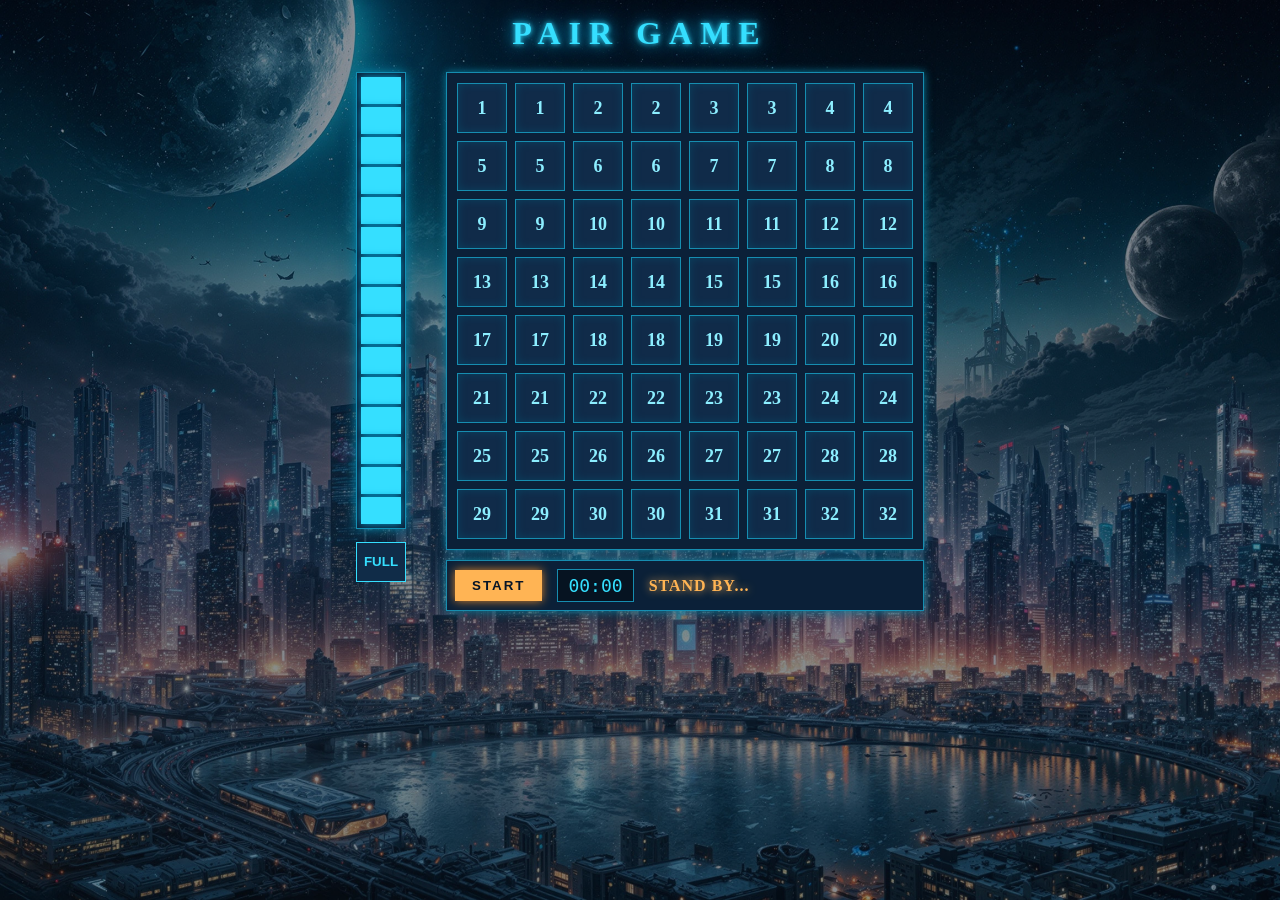
==== pairgame/index.html @ c1e169a1 "Add files via upload" ====
<!DOCTYPE html>
<html lang="ja">
	<head>
		<meta charset="UTF-8">
		<link rel="stylesheet" href="./style.css">
		<title>JavaScript Practice</title>
	</head>
	<body>
	<div id="game-wrapper">
		<h1 id="game-title">PAIR GAME</h1>
			<div id="container">
				<div id="left-column">
					<div id="life-gauge-container">
						<div id="life-gauge1" class="life-gauge"></div>
						<div id="life-gauge2" class="life-gauge"></div>
						<div id="life-gauge3" class="life-gauge"></div>
						<div id="life-gauge4" class="life-gauge"></div>
						<div id="life-gauge5" class="life-gauge"></div>
						<div id="life-gauge6" class="life-gauge"></div>
						<div id="life-gauge7" class="life-gauge"></div>
						<div id="life-gauge8" class="life-gauge"></div>
						<div id="life-gauge9" class="life-gauge"></div>
						<div id="life-gauge10" class="life-gauge"></div>
						<div id="life-gauge11" class="life-gauge"></div>
						<div id="life-gauge12" class="life-gauge"></div>
						<div id="life-gauge13" class="life-gauge"></div>
						<div id="life-gauge14" class="life-gauge"></div>
						<div id="life-gauge15" class="life-gauge"></div>
					</div>
					<div id="full">
						<button onclick="fullLife();">FULL</button>
					</div>
				</div>
				<div id="right-column">
					<div id="box-container">
						<!-- 1段目 -->
						<div id="box1" class="box" onclick="selectNumber(this);">1</div>
						<div id="box2" class="box" onclick="selectNumber(this);">1</div>
						<div id="box3" class="box" onclick="selectNumber(this);">2</div>
						<div id="box4" class="box" onclick="selectNumber(this);">2</div>
						<div id="box5" class="box" onclick="selectNumber(this);">3</div>
						<div id="box6" class="box" onclick="selectNumber(this);">3</div>
						<div id="box7" class="box" onclick="selectNumber(this);">4</div>
						<div id="box8" class="box" onclick="selectNumber(this);">4</div>

						<!-- 2段目 -->
						<div id="box9" class="box" onclick="selectNumber(this);">5</div>
						<div id="box10" class="box" onclick="selectNumber(this);">5</div>
						<div id="box11" class="box" onclick="selectNumber(this);">6</div>
						<div id="box12" class="box" onclick="selectNumber(this);">6</div>
						<div id="box13" class="box" onclick="selectNumber(this);">7</div>
						<div id="box14" class="box" onclick="selectNumber(this);">7</div>
						<div id="box15" class="box" onclick="selectNumber(this);">8</div>
						<div id="box16" class="box" onclick="selectNumber(this);">8</div>

						<!-- 3段目 -->
						<div id="box17" class="box" onclick="selectNumber(this);">9</div>
						<div id="box18" class="box" onclick="selectNumber(this);">9</div>
						<div id="box19" class="box" onclick="selectNumber(this);">10</div>
						<div id="box20" class="box" onclick="selectNumber(this);">10</div>
						<div id="box21" class="box" onclick="selectNumber(this);">11</div>
						<div id="box22" class="box" onclick="selectNumber(this);">11</div>
						<div id="box23" class="box" onclick="selectNumber(this);">12</div>
						<div id="box24" class="box" onclick="selectNumber(this);">12</div>

						<!-- 4段目 -->
						<div id="box25" class="box" onclick="selectNumber(this);">13</div>
						<div id="box26" class="box" onclick="selectNumber(this);">13</div>
						<div id="box27" class="box" onclick="selectNumber(this);">14</div>
						<div id="box28" class="box" onclick="selectNumber(this);">14</div>
						<div id="box29" class="box" onclick="selectNumber(this);">15</div>
						<div id="box30" class="box" onclick="selectNumber(this);">15</div>
						<div id="box31" class="box" onclick="selectNumber(this);">16</div>
						<div id="box32" class="box" onclick="selectNumber(this);">16</div>

						<!-- 5段目 -->
						<div id="box33" class="box" onclick="selectNumber(this);">17</div>
						<div id="box34" class="box" onclick="selectNumber(this);">17</div>
						<div id="box35" class="box" onclick="selectNumber(this);">18</div>
						<div id="box36" class="box" onclick="selectNumber(this);">18</div>
						<div id="box37" class="box" onclick="selectNumber(this);">19</div>
						<div id="box38" class="box" onclick="selectNumber(this);">19</div>
						<div id="box39" class="box" onclick="selectNumber(this);">20</div>
						<div id="box40" class="box" onclick="selectNumber(this);">20</div>

						<!-- 6段目 -->
						<div id="box41" class="box" onclick="selectNumber(this);">21</div>
						<div id="box42" class="box" onclick="selectNumber(this);">21</div>
						<div id="box43" class="box" onclick="selectNumber(this);">22</div>
						<div id="box44" class="box" onclick="selectNumber(this);">22</div>
						<div id="box45" class="box" onclick="selectNumber(this);">23</div>
						<div id="box46" class="box" onclick="selectNumber(this);">23</div>
						<div id="box47" class="box" onclick="selectNumber(this);">24</div>
						<div id="box48" class="box" onclick="selectNumber(this);">24</div>

						<!-- 7段目 -->
						<div id="box49" class="box" onclick="selectNumber(this);">25</div>
						<div id="box50" class="box" onclick="selectNumber(this);">25</div>
						<div id="box51" class="box" onclick="selectNumber(this);">26</div>
						<div id="box52" class="box" onclick="selectNumber(this);">26</div>
						<div id="box53" class="box" onclick="selectNumber(this);">27</div>
						<div id="box54" class="box" onclick="selectNumber(this);">27</div>
						<div id="box55" class="box" onclick="selectNumber(this);">28</div>
						<div id="box56" class="box" onclick="selectNumber(this);">28</div>

						<!-- 8段目 -->
						<div id="box57" class="box" onclick="selectNumber(this);">29</div>
						<div id="box58" class="box" onclick="selectNumber(this);">29</div>
						<div id="box59" class="box" onclick="selectNumber(this);">30</div>
						<div id="box60" class="box" onclick="selectNumber(this);">30</div>
						<div id="box61" class="box" onclick="selectNumber(this);">31</div>
						<div id="box62" class="box" onclick="selectNumber(this);">31</div>
						<div id="box63" class="box" onclick="selectNumber(this);">32</div>
						<div id="box64" class="box" onclick="selectNumber(this);">32</div>
						
						<!-- ゲーム終了時のメッセージ -->
						<div id="game-result"></div>
					</div>
					<div id="game-control">
						<div id="start">
							<button onclick="shuffle(); gameStart();">START</button>
						</div>
						<div id="timer">
							00:00
						</div>
						<div id="message">
							STAND BY...
						</div>
					</div>
				</div>
			</div>
		</div>
		
		<script>
			// 右カラムの数字の配置ここから
			function shuffle() {
				var numbers = [];

				// 112233・・・のように64個並べる
				for (var i = 1; i <= 32; i++) {
					numbers.push(i);
					numbers.push(i);
				}

				// ランダムに2つの数字を抜き出して入れ替える
				// それを100回繰り返す
				for (var i = 0; i < 100; i++) {
					var a = Math.floor(Math.random() * 64);
					var b = Math.floor(Math.random() * 64);

					var temp = numbers[a];
					numbers[a] = numbers[b];
					numbers[b] = temp;
				}

				// box1からbox64に順番に入れる
				for (var i = 1; i <= 64; i++) {
					var box = document.getElementById("box" + i);

					// 数字を入れ替える
					box.textContent = numbers[i - 1];

					// ボックスを再表示する
					box.style.visibility = "visible";
					
					// 選択状態を解除する
					box.classList.remove("selected");
				}
				
				// 選択状態をリセット
				firstBox = null;
			}
			// 右カラムの数字の配置ここまで

			// 最初にクリックしたボックスを記憶する変数
			var firstBox = null;

			// ボックスをクリックしたときの処理
			function selectNumber(box) {

				// ゲーム開始前、またはゲームオーバーなら何もしない
				if (!gameStarted || gameOver) {
					return;
				}

				// すでに消えたボックスは何もしない
				if (box.style.visibility === "hidden") {
					return;
				}

				// 1回目のクリック
				if (firstBox === null) {
					firstBox = box;
					firstBox.classList.add("selected");
					return;
				}

				// 同じボックスを2回クリックした場合
				if (firstBox === box) {
					return;
				}

				// 1回目と2回目の数字を比較
				if (firstBox.textContent === box.textContent) {

					// 数字が同じなら、2つのボックスを非表示にする
					firstBox.style.visibility = "hidden";
					box.style.visibility = "hidden";

					// 残っている数字を確認
					checkClear();
				}

				// 選択状態をリセット
				firstBox = null;
			}

			// すべての数字が消えたか確認
			function checkClear() {

				// 表示されているボックスの数
				var remaining = 0;

				// box1からbox64まで確認
				for (var i = 1; i <= 64; i++) {
					var box = document.getElementById("box" + i);

					// 表示されているボックスを数える
					if (box.style.visibility !== "hidden") {
						remaining++;
					}
				}

				// すべての数字が消えていたら
				if (remaining === 0) {

					// ゲーム終了
					gameOver = true;

					// タイマーとライフゲージを停止
					clearInterval(timerId);
					clearInterval(lifeGaugeTimer);

					// 下部のメッセージを非表示にする
					document.getElementById("message").textContent = "";

					// 中央にCLEAR!!を表示
					document.getElementById("game-result").textContent = "CLEAR!!";
					document.getElementById("game-result").style.display = "flex";
				}
			}

			// タイマーの設定
			var t = 0
			var timerId = 0;
			
			// ライフゲージの設定
			var lifeGaugeIndex = 1;
			var lifeGaugeTimer = null;
			
			// ゲームオーバーの設定
			var gameOver = false;
			
			// ゲーム開始状態の設定
			var gameStarted = false;

			function gameStart() {

				// ゲームオーバーを解除
				gameOver = false;

				// ゲーム開始状態にする
				gameStarted = true;
				
				// すでに動いているタイマーを停止
				clearInterval(timerId);
				clearInterval(lifeGaugeTimer);

				// カウントを0にリセット
				t = 0;

				// 画面表示も00:00に戻す
				document.getElementById("timer").textContent = "00:00";
				
				// メッセージを表示
				document.getElementById("message").textContent = "FIGHT!!";
				document.getElementById("game-result").style.display = "none";
				
				// ライフゲージをすべて再表示
				lifeGaugeIndex = 1;
				showAllLife();

				// タイマーを開始
				timerId = setInterval(showTime, 1000);
				
				// 1秒ごとにライフゲージを減らす
				lifeGaugeTimer = setInterval(hideLifeGauge, 1000);
			}

			// 経過時間の表示
			function showTime() {
				t++;

				// 分を計算
				var minutes = Math.floor(t / 60);

				// 秒を計算
				var seconds = t % 60;

				// 00:00形式にする
				var time =
					String(minutes).padStart(2, "0") + ":" +
					String(seconds).padStart(2, "0");

				document.getElementById("timer").innerHTML = time;
			}
			
			// ライフゲージを非表示にする
			function hideLifeGauge() {

				// 対象のライフゲージを取得
				var gauge = document.getElementById("life-gauge" + lifeGaugeIndex);

				// 非表示にする
				gauge.style.visibility = "hidden";

				// 次の番号へ
				lifeGaugeIndex++;

				// 残りのライフゲージ数を計算
				var remaining = 16 - lifeGaugeIndex;

				// 残り5個以下なら赤色
				if (remaining <= 5) {
					for (var i = lifeGaugeIndex; i <= 15; i++) {
						document.getElementById("life-gauge" + i).classList.add("red");
					}
				}

				// 残り10個以下なら黄色
				else if (remaining <= 10) {
					for (var i = lifeGaugeIndex; i <= 15; i++) {
						document.getElementById("life-gauge" + i).classList.add("yellow");
					}
				}

				// 15個すべて非表示になったら
				if (lifeGaugeIndex > 15) {

					// ゲームオーバーにする
					gameOver = true;

					// タイマーを停止
					clearInterval(timerId);
					clearInterval(lifeGaugeTimer);

					// 下部のメッセージを非表示にする
					document.getElementById("message").textContent = "";

					// 中央にGAME OVERを表示
					document.getElementById("game-result").textContent = "GAME OVER";
					document.getElementById("game-result").style.display = "flex";
				}
			}

			function fullLife() {

				// ゲーム終了後は何もしない
				if (gameOver) {
					return;
				}

				// ゲージをすべて再表示
				showAllLife();

				// 次は1番目から減らす
				lifeGaugeIndex = 1;

				// メッセージをFIGHT!!に戻す
				document.getElementById("message").textContent = "FIGHT!!";

				// 1秒後から再び減らし始める
				clearInterval(lifeGaugeTimer);
				lifeGaugeTimer = setInterval(hideLifeGauge, 1000);
			}

			// すべてのライフゲージを再表示
			function showAllLife() {
				for (var i = 1; i <= 15; i++) {
					var gauge = document.getElementById("life-gauge" + i);

					// ゲージを再表示
					gauge.style.visibility = "visible";

					// 色を初期状態（水色）に戻す
					gauge.classList.remove("yellow");
					gauge.classList.remove("red");
				}
			}
		</script>
	</body>
</html>
---- pairgame/style.css ----
/* =========================
   共通
========================= */

html,
body {
	width: 100%;
	height: 100%;
	margin: 0;

	background-image: url("./img/background.jpg");
	background-size: cover;
	background-position: center center;
	background-repeat: no-repeat;
	background-attachment: fixed;

	position: relative;
	isolation: isolate;
}

/* 背景画像を薄くするための半透明シート */
body::before {
    content: "";
    position: fixed;
    top: 0;
    left: 0;
    width: 100%;
    height: 100%;
    background-color: rgba(3, 12, 28, 0.45);
    z-index: -1;
    pointer-events: none;
}




div {
	box-sizing: border-box;
}

/* =========================
   ゲーム全体
========================= */

#game-wrapper {
	width: 100%;
	height: 100vh;
	display: flex;
	flex-direction: column;
	align-items: center;
	justify-content: flex-start;
	padding-top: 15px;
	transform: none;
}

/* =========================
   ゲームタイトル
========================= */

#game-title {
	text-align: center;
	font-size: 32px;
	letter-spacing: 8px;
	margin: 0 0 20px;
	color: #35DFFF;
	text-shadow:
		0 0 5px #35DFFF,
		0 0 15px #009DCE,
		0 0 30px #006A99;
}

/* =========================
   ゲーム本体
========================= */

#container {
	display: grid;
	grid-template-columns: 50px 478px;
	gap: 40px;
	justify-content: center;
	align-items: start;
}

/* =========================
   左カラム
========================= */

#left-column {
	width: 50px;
	font-size: 30px;
	text-align: center;
}

#life-gauge-container {
	width: 50px;
	display: flex;
	flex-direction: column;
	gap: 3px;
	padding: 4px;
	border: 1px solid #168DB0;
	background-color: #0B2038;
	box-shadow: 0 0 12px #087FA0;
}

.life-gauge {
	width: 40px;
	height: 27px;
	background-color: #35DFFF;
	box-shadow: 0 0 8px #009DCE;
}

/* 残り10個以下：黄色 */
.life-gauge.yellow {
	background-color: #FFD54F;
	box-shadow: 0 0 8px #FFD54F;
}

/* 残り5個以下：赤色 */
.life-gauge.red {
	background-color: #FF5252;
	box-shadow: 0 0 8px #FF5252;
}

#full {
	margin-top: 10px;
}

#full button {
	width: 50px;
	height: 40px;
	padding: 0;
	color: #35DFFF;
	background-color: #102C48;
	border: 1px solid #35DFFF;
	cursor: pointer;
	font-weight: bold;
}

/* =========================
   右カラム
========================= */

#right-column {
	display: flex;
	flex-direction: column;
	align-items: start;
	gap: 10px;
}

/* =========================
   64個のボックス
========================= */

#box-container {
	position: relative;
	display: grid;
	grid-template-columns: repeat(8, 50px);
	grid-template-rows: repeat(8, 50px);
	gap: 8px;
	padding: 10px;
	background-color: #0B2038;
	border: 1px solid #168DB0;
	box-shadow: 0 0 8px #087FA0;
}

.box {
	width: 50px;
	height: 50px;
	display: flex;
	justify-content: center;
	align-items: center;
	color: #8CEEFF;
	background-color: #102B49;
	border: 1px solid #168DB0;
	font-size: 18px;
	font-weight: bold;
	box-shadow: inset 0 0 8px #0A4260;
	cursor: pointer;
	transition: 0.2s;
}

.box:hover {
	color: #FFFFFF;
	background-color: #145578;
	border-color: #35DFFF;
	box-shadow: 0 0 8px #35DFFF;
}

.box.selected {
	color: #071426;
	background-color: #FFB454;
	border-color: #FFB454;
	box-shadow: 0 0 12px #FFB454;
}

/* =========================
   ゲーム操作エリア
========================= */

#game-control {
	display: flex;
	align-items: center;
	gap: 15px;
	width: 100%;
	padding: 8px;
	background-color: #0B2038;
	border: 1px solid #168DB0;
	box-shadow: 0 0 10px #087FA0;
}

#start button {
	padding: 7px 16px;
	color: #071426;
	background-color: #FFB454;
	border: 1px solid #FFB454;
	font-weight: bold;
	letter-spacing: 2px;
	cursor: pointer;
	box-shadow: 0 0 10px #D98228;
}

#timer {
	padding: 5px 10px;
	min-width: 75px;
	text-align: center;
	color: #35DFFF;
	background-color: #061321;
	border: 1px solid #168DB0;
	font-family: monospace;
	font-size: 18px;
}

#message {
	color: #FFB454;
	font-size: 16px;
	font-weight: bold;
	letter-spacing: 1px;
	text-shadow: 0 0 8px #FFB454;
}

/* =========================
   ゲーム終了時の表示
========================= */

#game-result {
    position: absolute;
    top: 0;
    left: 0;
    width: 100%;
    height: 100%;

    display: none;
    justify-content: center;
    align-items: center;

    background-color: rgba(7, 20, 38, 0.85);
    color: #FFB454;
    font-size: 42px;
    font-weight: bold;
    letter-spacing: 4px;
    text-shadow: 0 0 15px #FFB454;

    z-index: 10;
}
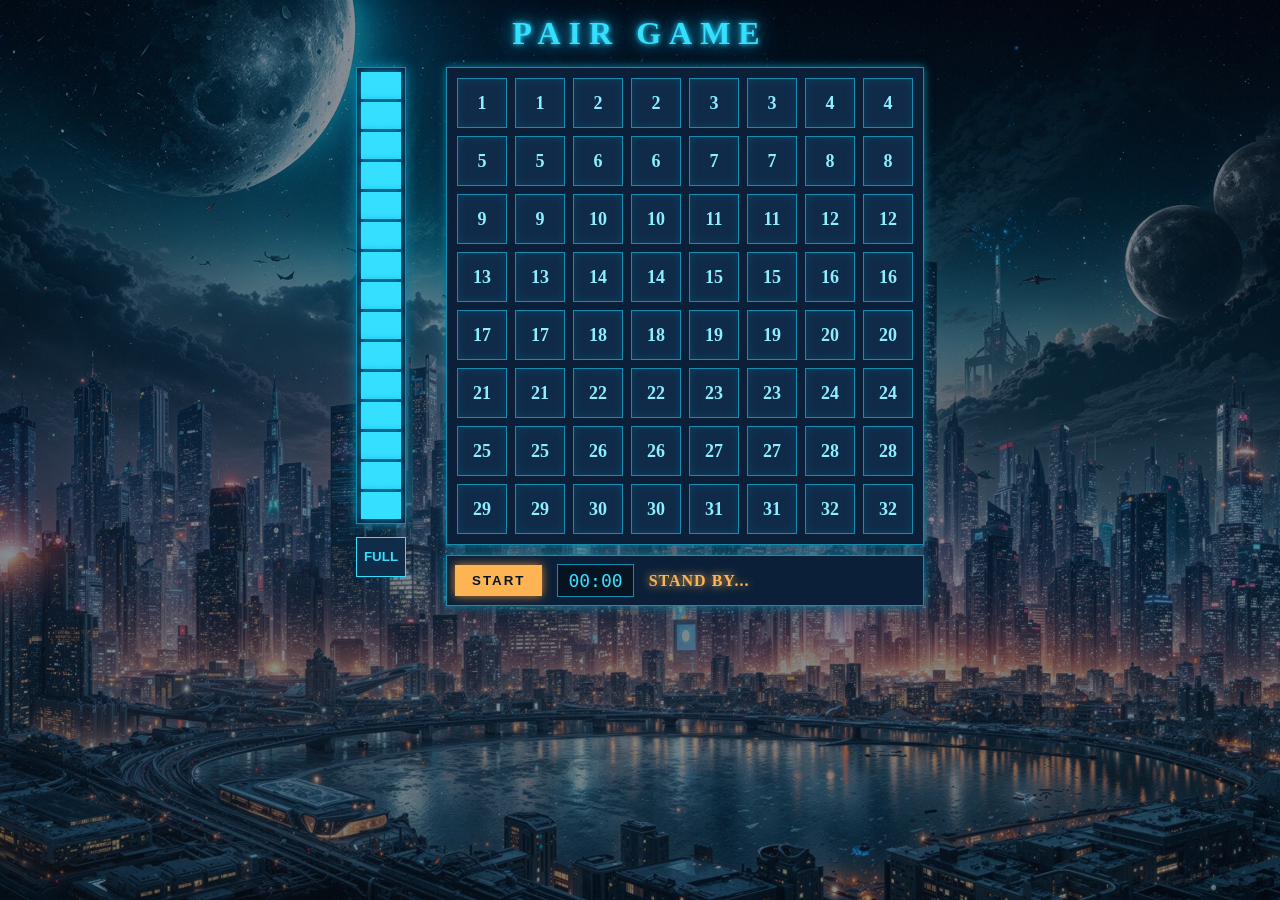
==== commit f1affc3a: "Add files via upload" ====
--- a/pairgame/index.html
+++ b/pairgame/index.html
@@ -209,6 +209,11 @@
 
 					// 残っている数字を確認
 					checkClear();
+
+					} else {
+
+					// 数字が違うなら、選択状態を解除する
+					firstBox.classList.remove("selected");
 				}
 
 				// 選択状態をリセット
--- a/pairgame/style.css
+++ b/pairgame/style.css
@@ -21,19 +21,16 @@
 
 /* 背景画像を薄くするための半透明シート */
 body::before {
-    content: "";
-    position: fixed;
-    top: 0;
-    left: 0;
-    width: 100%;
-    height: 100%;
-    background-color: rgba(3, 12, 28, 0.45);
-    z-index: -1;
-    pointer-events: none;
-}
-
-
-
+	content: "";
+	position: fixed;
+	top: 0;
+	left: 0;
+	width: 100%;
+	height: 100%;
+	background-color: rgba(3, 12, 28, 0.45);
+	z-index: -1;
+	pointer-events: none;
+}
 
 div {
 	box-sizing: border-box;
@@ -50,7 +47,6 @@
 	flex-direction: column;
 	align-items: center;
 	justify-content: flex-start;
-	padding-top: 15px;
 	transform: none;
 }
 
@@ -62,7 +58,7 @@
 	text-align: center;
 	font-size: 32px;
 	letter-spacing: 8px;
-	margin: 0 0 20px;
+	margin: 15px 0 15px;
 	color: #35DFFF;
 	text-shadow:
 		0 0 5px #35DFFF,
